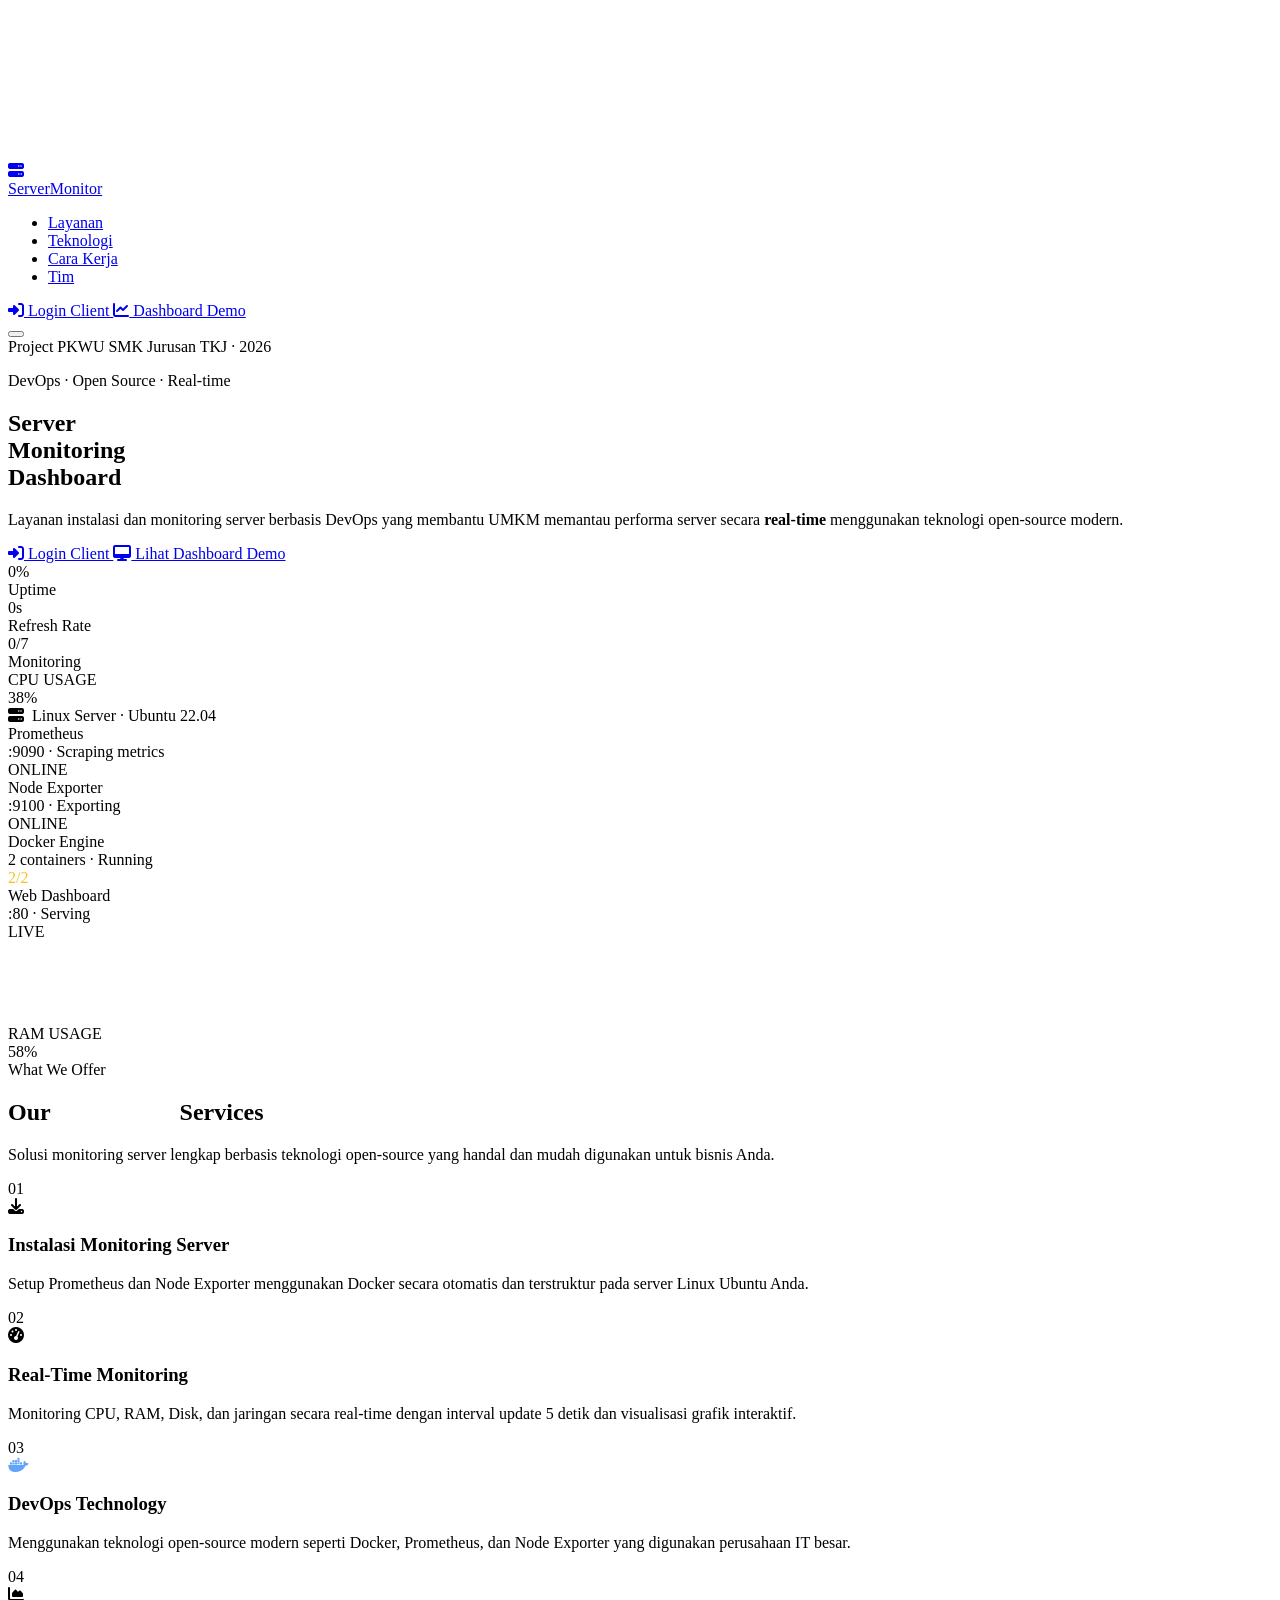
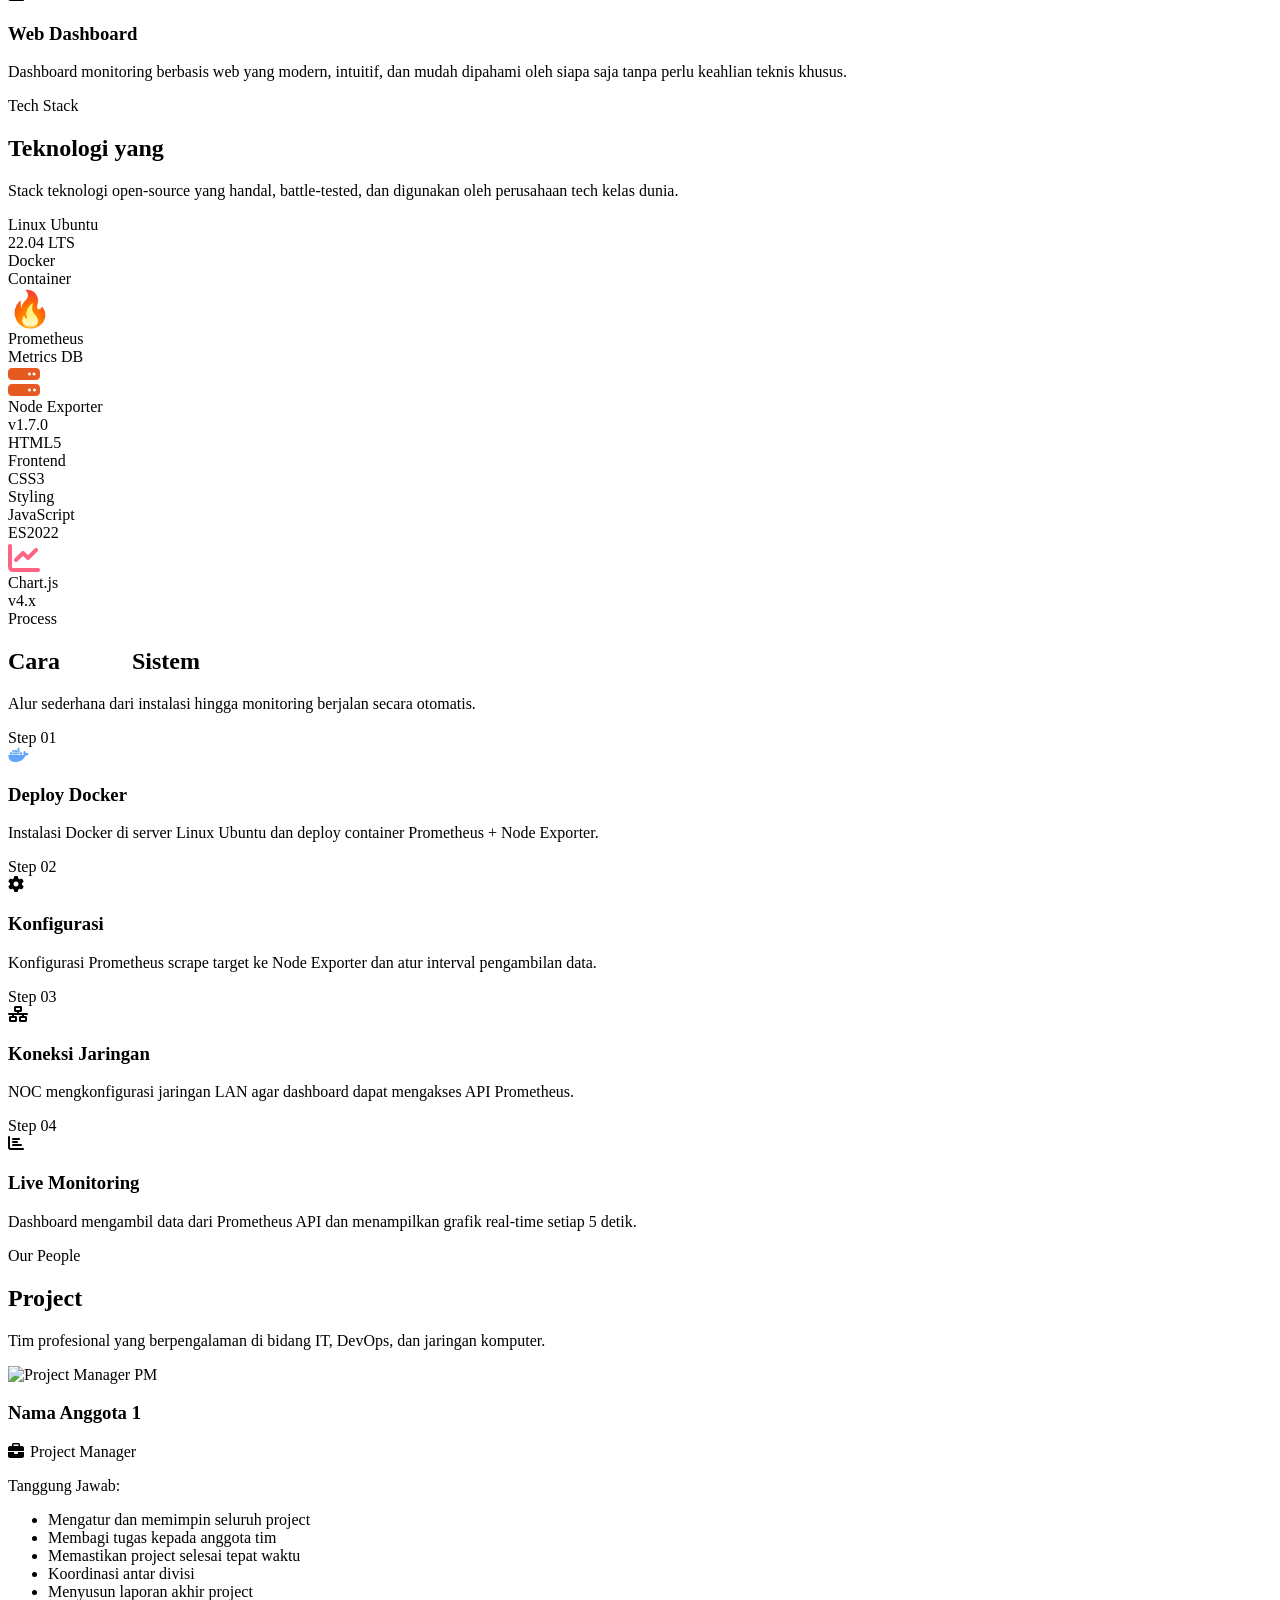
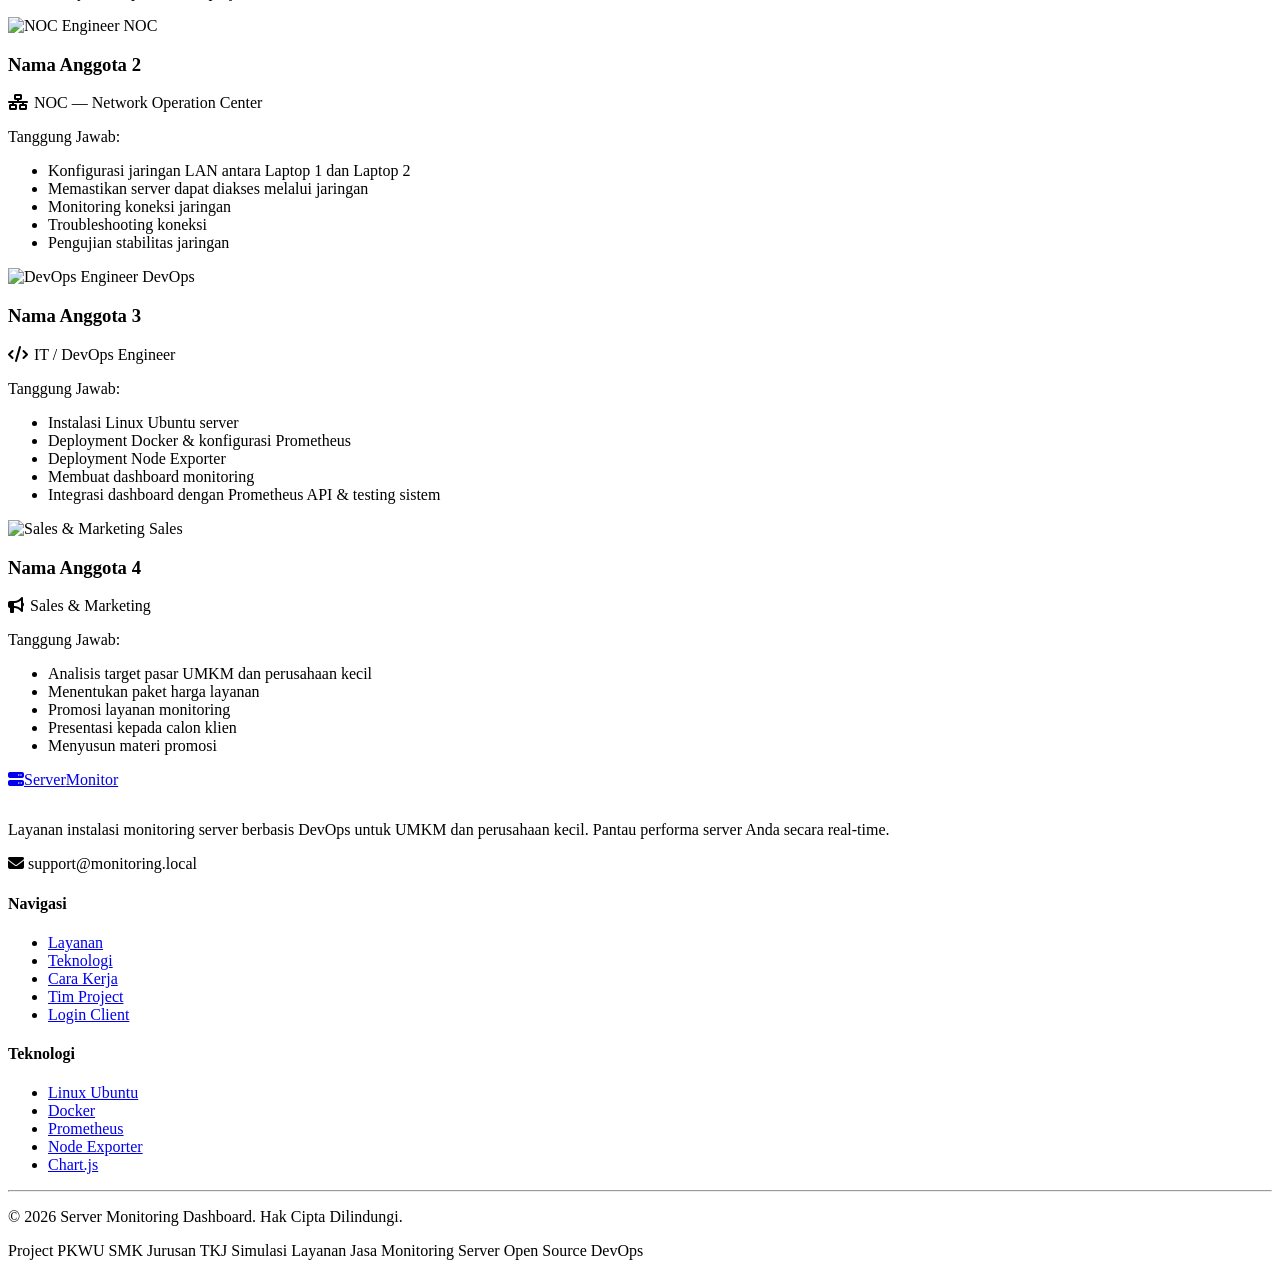
==== index.html @ e190af21 "Add files via upload" ====
<!DOCTYPE html>
<html lang="id">
<head>
  <meta charset="UTF-8" />
  <meta name="viewport" content="width=device-width, initial-scale=1.0" />
  <title>Server Monitoring Dashboard — PKWU SMK TKJ</title>
  <meta name="description" content="Layanan instalasi monitoring server berbasis DevOps untuk UMKM dan perusahaan kecil." />

  <!-- Fonts -->
  <link rel="preconnect" href="https://fonts.googleapis.com" />
  <link rel="preconnect" href="https://fonts.gstatic.com" crossorigin />
  <link href="https://fonts.googleapis.com/css2?family=Syne:wght@400;500;600;700;800&family=DM+Sans:wght@300;400;500;600&display=swap" rel="stylesheet" />

  <!-- FontAwesome -->
  <link rel="stylesheet" href="https://cdnjs.cloudflare.com/ajax/libs/font-awesome/6.5.0/css/all.min.css" />

  <!-- Devicon -->
  <link rel="stylesheet" href="https://cdn.jsdelivr.net/gh/devicons/devicon@v2.15.1/devicon.min.css" />

  <!-- Styles -->
  <link rel="stylesheet" href="project-server-monitoring/css/style.css" />
</head>
<body>

<!-- Canvas Background -->
<canvas id="bg-canvas"></canvas>
<div class="grid-overlay"></div>

<div class="page-wrapper">

  <!-- ══════════════ NAVBAR ══════════════ -->
  <nav class="navbar" id="navbar">
    <a href="index.html" class="nav-brand">
      <div class="nav-brand-icon"><i class="fas fa-server"></i></div>
      <span class="nav-brand-text">Server<span>Monitor</span></span>
    </a>

    <ul class="nav-menu" id="nav-menu">
      <li><a href="#services" class="nav-link">Layanan</a></li>
      <li><a href="#technology" class="nav-link">Teknologi</a></li>
      <li><a href="#how-it-works" class="nav-link">Cara Kerja</a></li>
      <li><a href="#team" class="nav-link">Tim</a></li>
    </ul>

    <div class="nav-actions">
      <a href="login.html" class="btn btn-ghost">
        <i class="fas fa-sign-in-alt"></i> Login Client
      </a>
      <a href="dashboard.html" class="btn btn-primary">
        <i class="fas fa-chart-line"></i> Dashboard Demo
      </a>
    </div>

    <button class="hamburger" id="hamburger" aria-label="Menu">
      <span></span><span></span><span></span>
    </button>
  </nav>

  <!-- ══════════════ HERO ══════════════ -->
  <section class="hero" id="home">
    <div class="hero-container">
      <div class="hero-content">
        <div class="hero-badge">
          <span class="hero-badge-dot"></span>
          Project PKWU SMK Jurusan TKJ · 2026
        </div>

        <p class="hero-tagline">DevOps · Open Source · Real-time</p>

        <h1 class="hero-title">
          Server<br />
          <span class="gradient-text">Monitoring</span><br />
          Dashboard
        </h1>

        <p class="hero-desc">
          Layanan instalasi dan monitoring server berbasis DevOps yang membantu UMKM memantau performa server secara <strong>real-time</strong> menggunakan teknologi open-source modern.
        </p>

        <div class="hero-actions">
          <a href="login.html" class="btn btn-primary btn-lg">
            <i class="fas fa-sign-in-alt"></i> Login Client
          </a>
          <a href="dashboard.html" class="btn btn-outline btn-lg">
            <i class="fas fa-desktop"></i> Lihat Dashboard Demo
          </a>
        </div>

        <div class="hero-stats">
          <div class="hero-stat">
            <div class="hero-stat-number" data-target="99" data-suffix="%">0%</div>
            <div class="hero-stat-label">Uptime</div>
          </div>
          <div class="hero-stat">
            <div class="hero-stat-number" data-target="5" data-suffix="s">0s</div>
            <div class="hero-stat-label">Refresh Rate</div>
          </div>
          <div class="hero-stat">
            <div class="hero-stat-number" data-target="24" data-suffix="/7">0/7</div>
            <div class="hero-stat-label">Monitoring</div>
          </div>
        </div>
      </div>

      <!-- Hero Visual: Server Illustration -->
      <div class="hero-visual">
        <div class="server-illustration">

          <!-- Floating card top-right -->
          <div class="floating-card floating-card-1">
            <div class="fc-label">CPU USAGE</div>
            <div class="fc-value">38<span style="font-size:1rem">%</span></div>
          </div>

          <!-- Server Rack Card -->
          <div class="server-rack">
            <div class="server-header">
              <span class="server-title"><i class="fas fa-server"></i> &nbsp;Linux Server · Ubuntu 22.04</span>
              <div class="server-dots">
                <span></span><span></span><span></span>
              </div>
            </div>

            <div class="server-unit">
              <div class="server-led"></div>
              <div class="server-info">
                <div class="server-name">Prometheus</div>
                <div class="server-status">:9090 · Scraping metrics</div>
              </div>
              <div class="server-metric">ONLINE</div>
            </div>

            <div class="server-unit">
              <div class="server-led"></div>
              <div class="server-info">
                <div class="server-name">Node Exporter</div>
                <div class="server-status">:9100 · Exporting</div>
              </div>
              <div class="server-metric">ONLINE</div>
            </div>

            <div class="server-unit">
              <div class="server-led warning"></div>
              <div class="server-info">
                <div class="server-name">Docker Engine</div>
                <div class="server-status">2 containers · Running</div>
              </div>
              <div class="server-metric" style="color:#fbbf24;">2/2</div>
            </div>

            <div class="server-unit">
              <div class="server-led"></div>
              <div class="server-info">
                <div class="server-name">Web Dashboard</div>
                <div class="server-status">:80 · Serving</div>
              </div>
              <div class="server-metric">LIVE</div>
            </div>

            <div class="mini-chart">
              <canvas id="hero-mini-chart" width="400" height="80"></canvas>
            </div>
          </div>

          <!-- Floating card bottom-left -->
          <div class="floating-card floating-card-2">
            <div class="fc-label">RAM USAGE</div>
            <div class="fc-value">58<span style="font-size:1rem">%</span></div>
          </div>

        </div>
      </div>
    </div>
  </section>

  <!-- ══════════════ SERVICES ══════════════ -->
  <section class="section services-section" id="services">
    <div class="section-container">
      <div class="section-header reveal">
        <span class="section-eyebrow">What We Offer</span>
        <h2 class="section-title">Our <span style="background:var(--gradient-accent);-webkit-background-clip:text;-webkit-text-fill-color:transparent;background-clip:text;">Monitoring</span> Services</h2>
        <p class="section-subtitle">Solusi monitoring server lengkap berbasis teknologi open-source yang handal dan mudah digunakan untuk bisnis Anda.</p>
      </div>

      <div class="services-grid">

        <div class="service-card reveal" data-delay="0">
          <span class="service-number">01</span>
          <div class="service-icon-wrap">
            <i class="fas fa-download" style="color:var(--accent-cyan)"></i>
          </div>
          <h3 class="service-title">Instalasi Monitoring Server</h3>
          <p class="service-desc">Setup Prometheus dan Node Exporter menggunakan Docker secara otomatis dan terstruktur pada server Linux Ubuntu Anda.</p>
        </div>

        <div class="service-card reveal" data-delay="80">
          <span class="service-number">02</span>
          <div class="service-icon-wrap">
            <i class="fas fa-tachometer-alt" style="color:var(--accent-green)"></i>
          </div>
          <h3 class="service-title">Real-Time Monitoring</h3>
          <p class="service-desc">Monitoring CPU, RAM, Disk, dan jaringan secara real-time dengan interval update 5 detik dan visualisasi grafik interaktif.</p>
        </div>

        <div class="service-card reveal" data-delay="160">
          <span class="service-number">03</span>
          <div class="service-icon-wrap">
            <i class="fab fa-docker" style="color:#60a5fa"></i>
          </div>
          <h3 class="service-title">DevOps Technology</h3>
          <p class="service-desc">Menggunakan teknologi open-source modern seperti Docker, Prometheus, dan Node Exporter yang digunakan perusahaan IT besar.</p>
        </div>

        <div class="service-card reveal" data-delay="240">
          <span class="service-number">04</span>
          <div class="service-icon-wrap">
            <i class="fas fa-chart-area" style="color:var(--accent-purple)"></i>
          </div>
          <h3 class="service-title">Web Dashboard</h3>
          <p class="service-desc">Dashboard monitoring berbasis web yang modern, intuitif, dan mudah dipahami oleh siapa saja tanpa perlu keahlian teknis khusus.</p>
        </div>

      </div>
    </div>
  </section>

  <!-- ══════════════ TECHNOLOGY ══════════════ -->
  <section class="section tech-section" id="technology">
    <div class="section-container">
      <div class="section-header reveal">
        <span class="section-eyebrow">Tech Stack</span>
        <h2 class="section-title">Teknologi yang <span style="background:var(--gradient-accent);-webkit-background-clip:text;-webkit-text-fill-color:transparent;background-clip:text;">Digunakan</span></h2>
        <p class="section-subtitle">Stack teknologi open-source yang handal, battle-tested, dan digunakan oleh perusahaan tech kelas dunia.</p>
      </div>

      <div class="tech-grid">

        <div class="tech-card reveal" data-delay="0">
          <span class="tech-icon devicon-linux-plain colored"></span>
          <div class="tech-name">Linux Ubuntu</div>
          <div class="tech-version">22.04 LTS</div>
        </div>

        <div class="tech-card reveal" data-delay="60">
          <span class="tech-icon devicon-docker-plain colored"></span>
          <div class="tech-name">Docker</div>
          <div class="tech-version">Container</div>
        </div>

        <div class="tech-card reveal" data-delay="120">
          <span class="tech-icon" style="font-size:2.2rem">🔥</span>
          <div class="tech-name">Prometheus</div>
          <div class="tech-version">Metrics DB</div>
        </div>

        <div class="tech-card reveal" data-delay="180">
          <span class="tech-icon"><i class="fas fa-server" style="color:#e65a1f;font-size:2rem"></i></span>
          <div class="tech-name">Node Exporter</div>
          <div class="tech-version">v1.7.0</div>
        </div>

        <div class="tech-card reveal" data-delay="240">
          <span class="tech-icon devicon-html5-plain colored"></span>
          <div class="tech-name">HTML5</div>
          <div class="tech-version">Frontend</div>
        </div>

        <div class="tech-card reveal" data-delay="300">
          <span class="tech-icon devicon-css3-plain colored"></span>
          <div class="tech-name">CSS3</div>
          <div class="tech-version">Styling</div>
        </div>

        <div class="tech-card reveal" data-delay="360">
          <span class="tech-icon devicon-javascript-plain colored"></span>
          <div class="tech-name">JavaScript</div>
          <div class="tech-version">ES2022</div>
        </div>

        <div class="tech-card reveal" data-delay="420">
          <span class="tech-icon"><i class="fas fa-chart-line" style="color:#ff6384;font-size:2rem"></i></span>
          <div class="tech-name">Chart.js</div>
          <div class="tech-version">v4.x</div>
        </div>

      </div>
    </div>
  </section>

  <!-- ══════════════ HOW IT WORKS ══════════════ -->
  <section class="section how-section" id="how-it-works">
    <div class="section-container">
      <div class="section-header reveal">
        <span class="section-eyebrow">Process</span>
        <h2 class="section-title">Cara <span style="background:var(--gradient-accent);-webkit-background-clip:text;-webkit-text-fill-color:transparent;background-clip:text;">Kerja</span> Sistem</h2>
        <p class="section-subtitle">Alur sederhana dari instalasi hingga monitoring berjalan secara otomatis.</p>
      </div>

      <div class="how-grid">

        <div class="how-card reveal" data-delay="0">
          <div class="how-step-num">Step 01</div>
          <div class="how-icon"><i class="fab fa-docker" style="color:#60a5fa"></i></div>
          <h3 class="how-title">Deploy Docker</h3>
          <p class="how-desc">Instalasi Docker di server Linux Ubuntu dan deploy container Prometheus + Node Exporter.</p>
        </div>

        <div class="how-card reveal" data-delay="100">
          <div class="how-step-num">Step 02</div>
          <div class="how-icon"><i class="fas fa-cog" style="color:var(--accent-cyan)"></i></div>
          <h3 class="how-title">Konfigurasi</h3>
          <p class="how-desc">Konfigurasi Prometheus scrape target ke Node Exporter dan atur interval pengambilan data.</p>
        </div>

        <div class="how-card reveal" data-delay="200">
          <div class="how-step-num">Step 03</div>
          <div class="how-icon"><i class="fas fa-network-wired" style="color:var(--accent-green)"></i></div>
          <h3 class="how-title">Koneksi Jaringan</h3>
          <p class="how-desc">NOC mengkonfigurasi jaringan LAN agar dashboard dapat mengakses API Prometheus.</p>
        </div>

        <div class="how-card reveal" data-delay="300">
          <div class="how-step-num">Step 04</div>
          <div class="how-icon"><i class="fas fa-chart-bar" style="color:var(--accent-purple)"></i></div>
          <h3 class="how-title">Live Monitoring</h3>
          <p class="how-desc">Dashboard mengambil data dari Prometheus API dan menampilkan grafik real-time setiap 5 detik.</p>
        </div>

      </div>
    </div>
  </section>

  <!-- ══════════════ TEAM ══════════════ -->
  <section class="section team-section" id="team">
    <div class="section-container">
      <div class="section-header reveal">
        <span class="section-eyebrow">Our People</span>
        <h2 class="section-title">Project <span style="background:var(--gradient-accent);-webkit-background-clip:text;-webkit-text-fill-color:transparent;background-clip:text;">Team Structure</span></h2>
        <p class="section-subtitle">Tim profesional yang berpengalaman di bidang IT, DevOps, dan jaringan komputer.</p>
      </div>

      <div class="team-grid">

        <!-- PM -->
        <div class="team-card reveal" data-delay="0">
          <div class="team-photo-wrap">
            <img src="https://via.placeholder.com/200/0a1428/00d4ff?text=PM" alt="Project Manager" class="team-photo" />
            <span class="team-role-badge badge-pm">PM</span>
          </div>
          <div class="team-info">
            <h3 class="team-name">Nama Anggota 1</h3>
            <p class="team-position"><i class="fas fa-briefcase" style="margin-right:6px"></i>Project Manager</p>
            <p class="team-tasks-title">Tanggung Jawab:</p>
            <ul class="team-tasks">
              <li>Mengatur dan memimpin seluruh project</li>
              <li>Membagi tugas kepada anggota tim</li>
              <li>Memastikan project selesai tepat waktu</li>
              <li>Koordinasi antar divisi</li>
              <li>Menyusun laporan akhir project</li>
            </ul>
          </div>
        </div>

        <!-- NOC -->
        <div class="team-card reveal" data-delay="80">
          <div class="team-photo-wrap">
            <img src="https://via.placeholder.com/200/0a1428/00d4ff?text=NOC" alt="NOC Engineer" class="team-photo" />
            <span class="team-role-badge badge-noc">NOC</span>
          </div>
          <div class="team-info">
            <h3 class="team-name">Nama Anggota 2</h3>
            <p class="team-position"><i class="fas fa-network-wired" style="margin-right:6px"></i>NOC — Network Operation Center</p>
            <p class="team-tasks-title">Tanggung Jawab:</p>
            <ul class="team-tasks">
              <li>Konfigurasi jaringan LAN antara Laptop 1 dan Laptop 2</li>
              <li>Memastikan server dapat diakses melalui jaringan</li>
              <li>Monitoring koneksi jaringan</li>
              <li>Troubleshooting koneksi</li>
              <li>Pengujian stabilitas jaringan</li>
            </ul>
          </div>
        </div>

        <!-- DevOps -->
        <div class="team-card reveal" data-delay="160">
          <div class="team-photo-wrap">
            <img src="https://via.placeholder.com/200/0a1428/00ff9d?text=DEV" alt="DevOps Engineer" class="team-photo" />
            <span class="team-role-badge badge-dev">DevOps</span>
          </div>
          <div class="team-info">
            <h3 class="team-name">Nama Anggota 3</h3>
            <p class="team-position"><i class="fas fa-code" style="margin-right:6px"></i>IT / DevOps Engineer</p>
            <p class="team-tasks-title">Tanggung Jawab:</p>
            <ul class="team-tasks">
              <li>Instalasi Linux Ubuntu server</li>
              <li>Deployment Docker & konfigurasi Prometheus</li>
              <li>Deployment Node Exporter</li>
              <li>Membuat dashboard monitoring</li>
              <li>Integrasi dashboard dengan Prometheus API & testing sistem</li>
            </ul>
          </div>
        </div>

        <!-- Sales -->
        <div class="team-card reveal" data-delay="240">
          <div class="team-photo-wrap">
            <img src="https://via.placeholder.com/200/0a1428/fbbf24?text=SALES" alt="Sales & Marketing" class="team-photo" />
            <span class="team-role-badge badge-sales">Sales</span>
          </div>
          <div class="team-info">
            <h3 class="team-name">Nama Anggota 4</h3>
            <p class="team-position"><i class="fas fa-bullhorn" style="margin-right:6px"></i>Sales &amp; Marketing</p>
            <p class="team-tasks-title">Tanggung Jawab:</p>
            <ul class="team-tasks">
              <li>Analisis target pasar UMKM dan perusahaan kecil</li>
              <li>Menentukan paket harga layanan</li>
              <li>Promosi layanan monitoring</li>
              <li>Presentasi kepada calon klien</li>
              <li>Menyusun materi promosi</li>
            </ul>
          </div>
        </div>

      </div>
    </div>
  </section>

  <!-- ══════════════ FOOTER ══════════════ -->
  <footer class="footer">
    <div class="footer-container">
      <div class="footer-grid">

        <div class="footer-col">
          <a href="index.html" class="nav-brand" style="display:inline-flex;margin-bottom:1rem">
            <div class="nav-brand-icon"><i class="fas fa-server"></i></div>
            <span class="nav-brand-text">Server<span>Monitor</span></span>
          </a>
          <p class="footer-brand-desc">Layanan instalasi monitoring server berbasis DevOps untuk UMKM dan perusahaan kecil. Pantau performa server Anda secara real-time.</p>
          <p class="footer-contact">
            <i class="fas fa-envelope" style="color:var(--accent-cyan)"></i>
            support@monitoring.local
          </p>
        </div>

        <div class="footer-col">
          <h4 class="footer-col-title">Navigasi</h4>
          <ul class="footer-links">
            <li><a href="#services">Layanan</a></li>
            <li><a href="#technology">Teknologi</a></li>
            <li><a href="#how-it-works">Cara Kerja</a></li>
            <li><a href="#team">Tim Project</a></li>
            <li><a href="login.html">Login Client</a></li>
          </ul>
        </div>

        <div class="footer-col">
          <h4 class="footer-col-title">Teknologi</h4>
          <ul class="footer-links">
            <li><a href="#">Linux Ubuntu</a></li>
            <li><a href="#">Docker</a></li>
            <li><a href="#">Prometheus</a></li>
            <li><a href="#">Node Exporter</a></li>
            <li><a href="#">Chart.js</a></li>
          </ul>
        </div>

      </div>

      <hr class="footer-divider" />

      <div class="footer-bottom">
        <p class="footer-copyright">
          &copy; 2026 Server Monitoring Dashboard. Hak Cipta Dilindungi.
        </p>
        <div class="footer-tags">
          <span class="footer-tag">Project PKWU SMK Jurusan TKJ</span>
          <span class="footer-tag">Simulasi Layanan Jasa Monitoring Server</span>
          <span class="footer-tag">Open Source DevOps</span>
        </div>
      </div>
    </div>
  </footer>

</div><!-- .page-wrapper -->

<!-- Scripts -->
<script src="project-server-monitoring/js/main.js"></script>

</body>
</html>
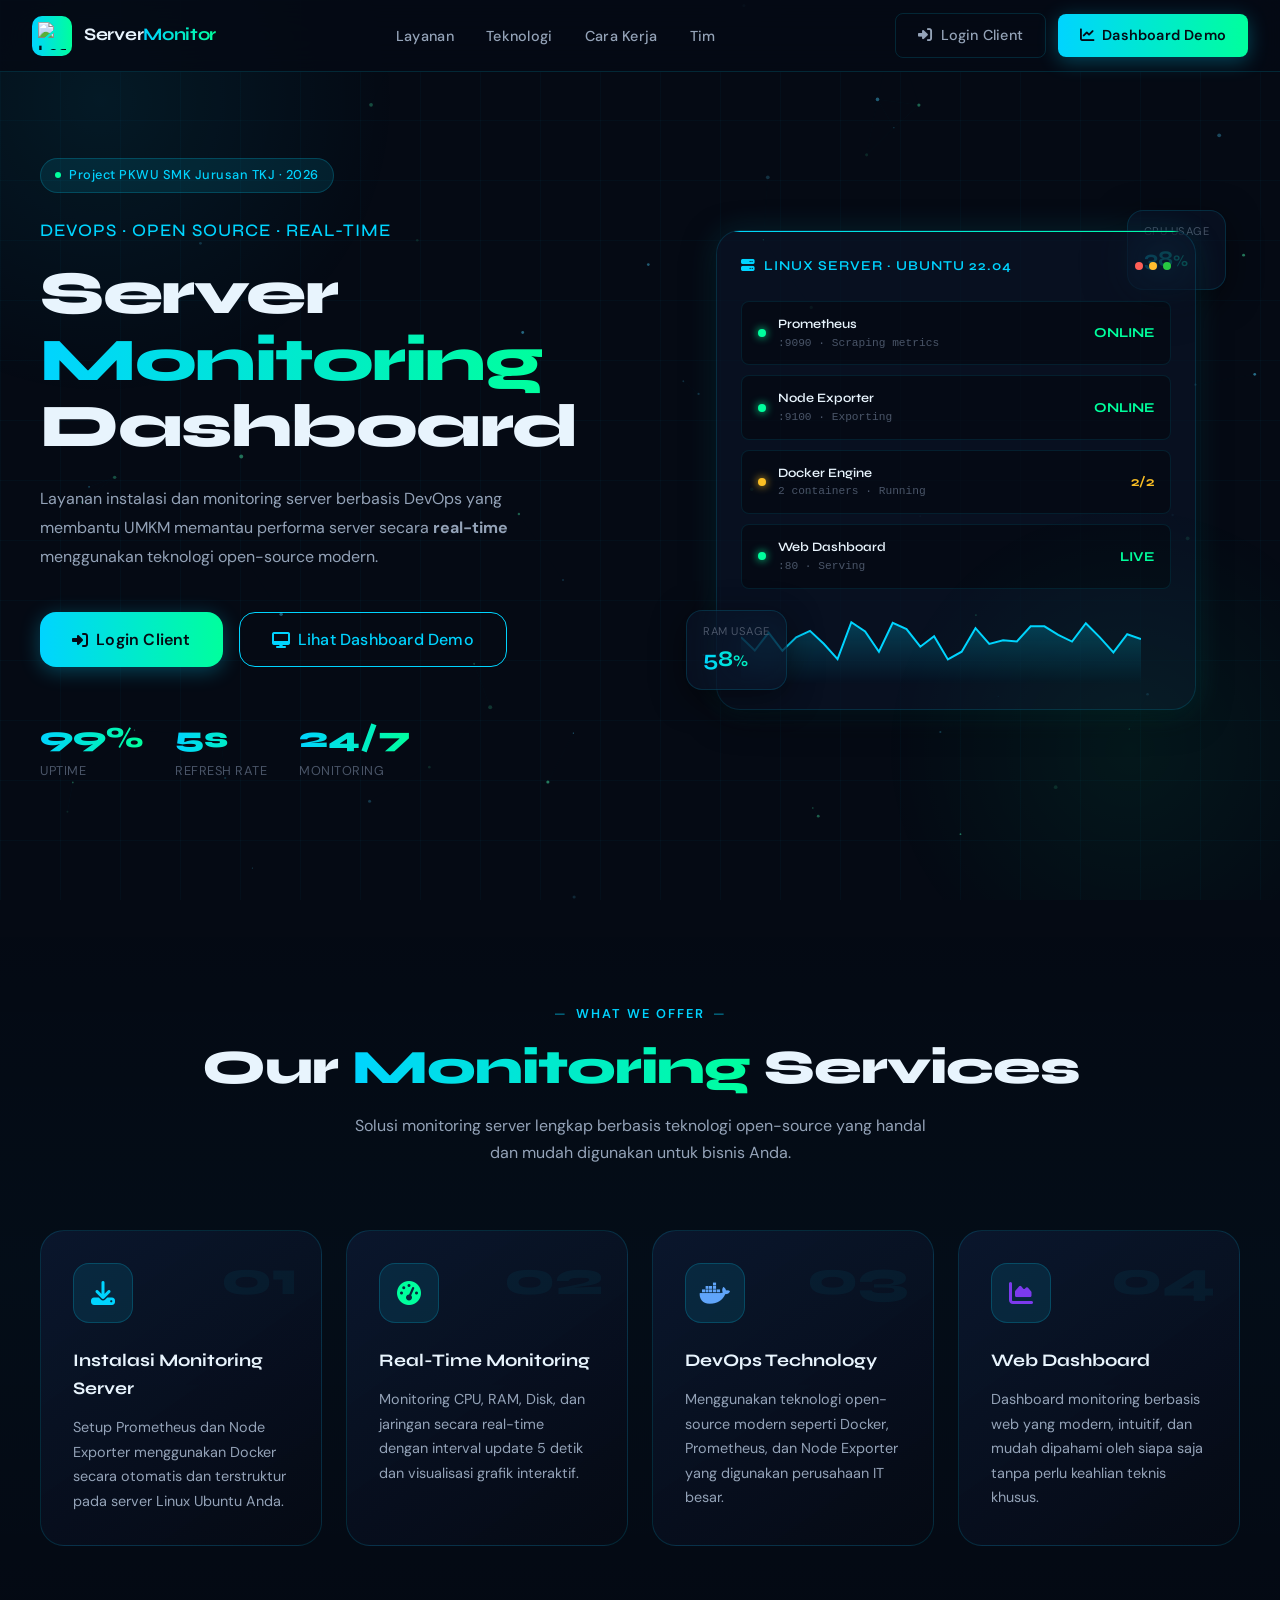
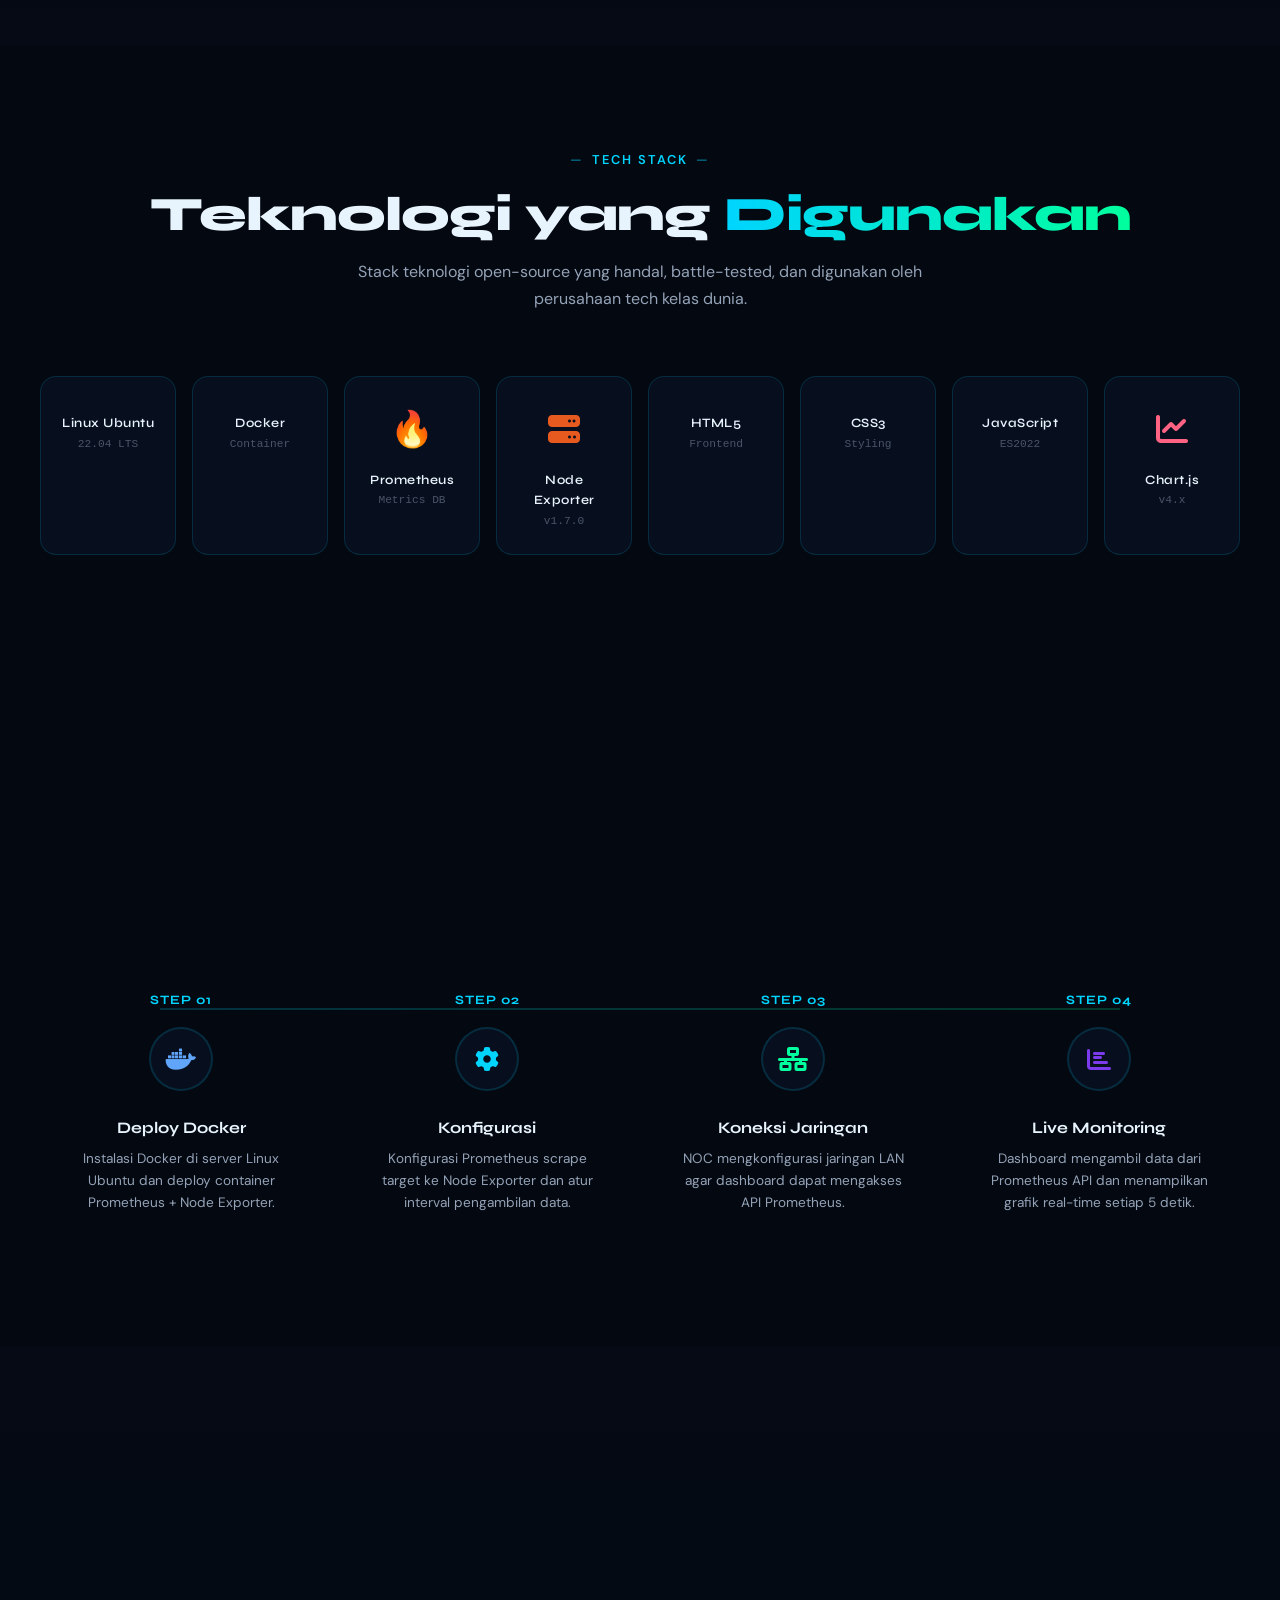
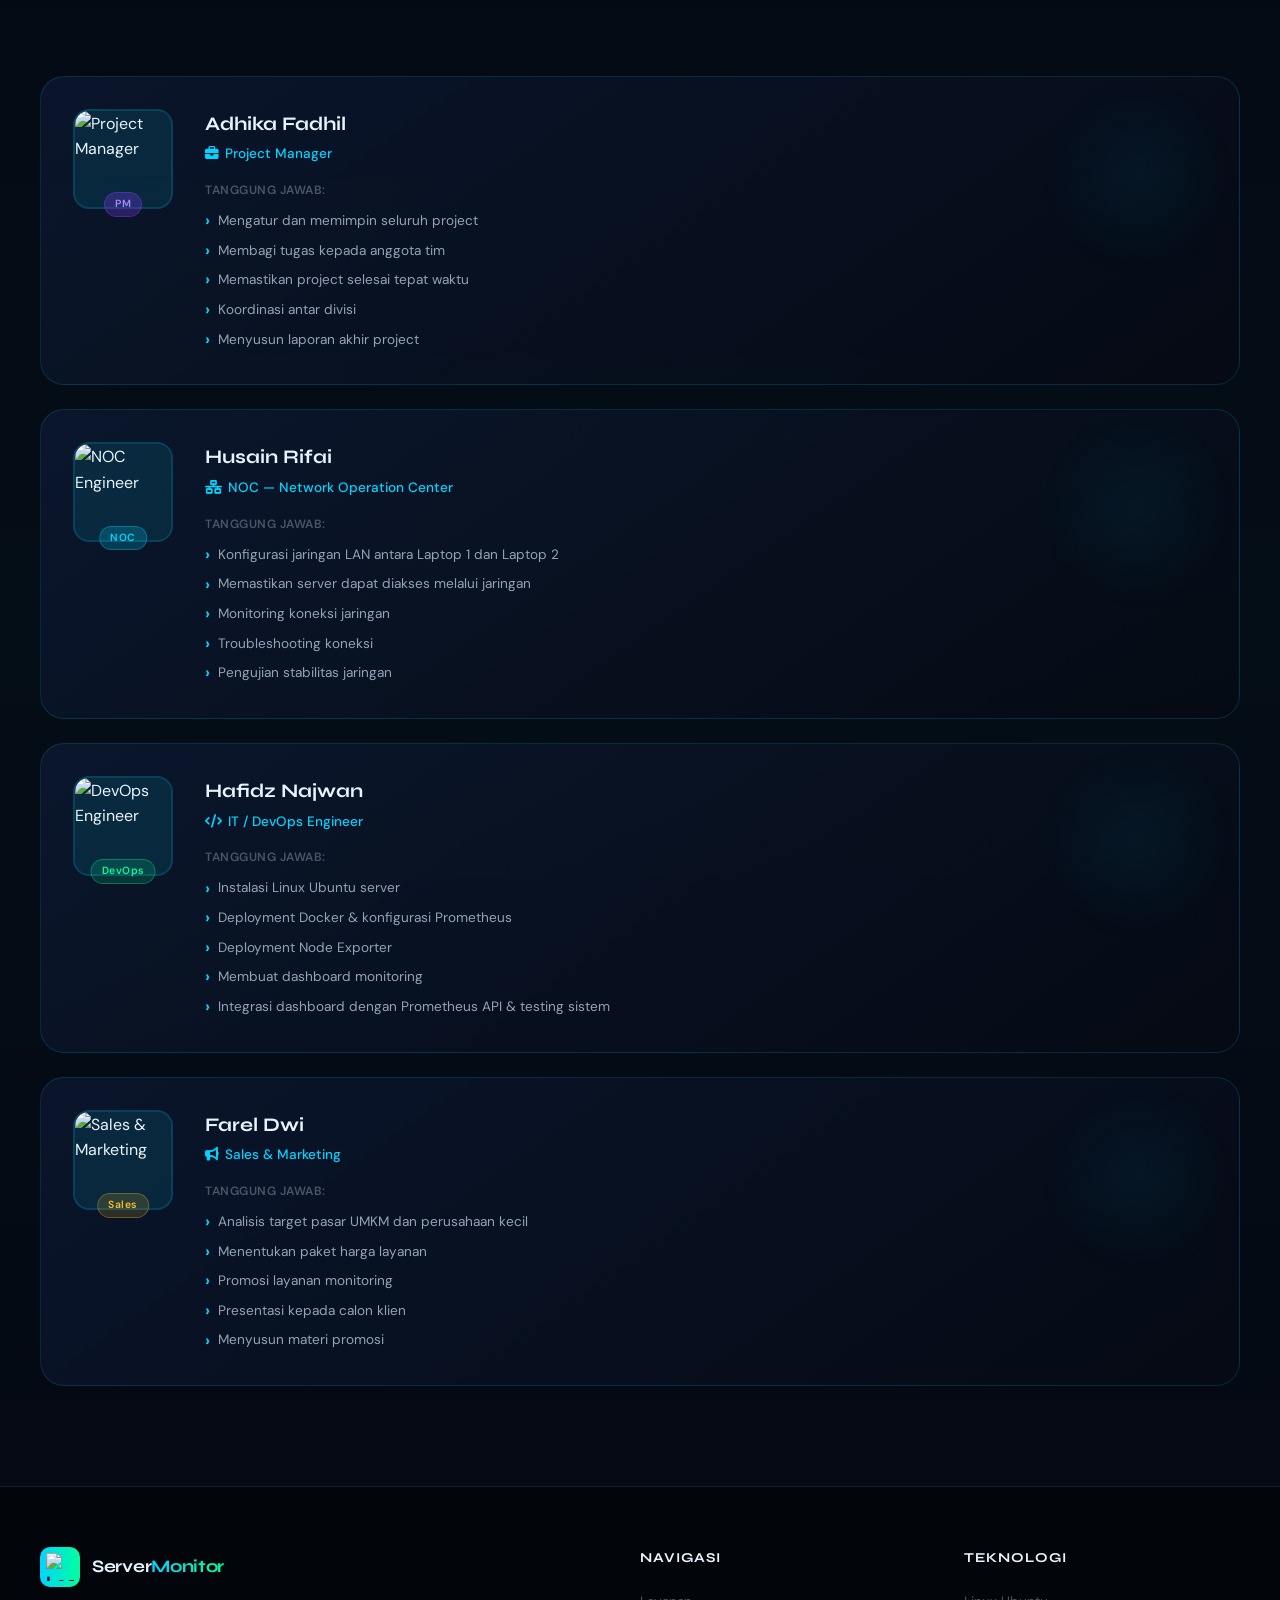
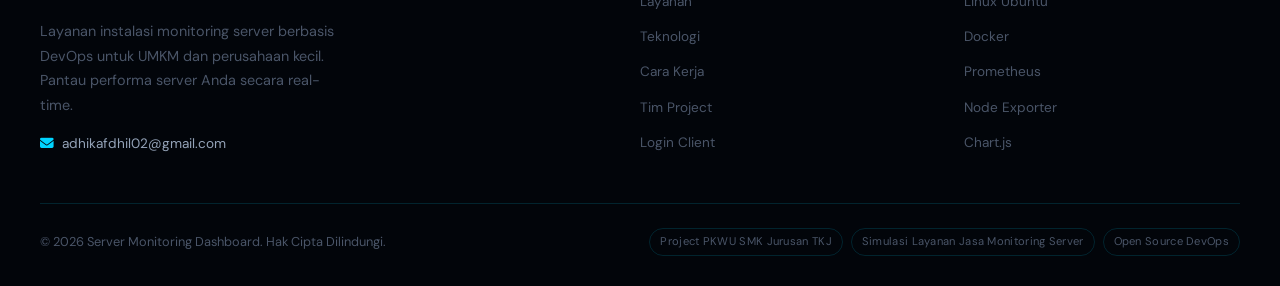
==== commit 98608431: "Update team member names and images in index.html" ====
--- a/index.html
+++ b/index.html
@@ -31,7 +31,7 @@
   <!-- ══════════════ NAVBAR ══════════════ -->
   <nav class="navbar" id="navbar">
     <a href="index.html" class="nav-brand">
-      <div class="nav-brand-icon"><i class="fas fa-server"></i></div>
+      <div class="nav-brand-icon"><img src="project-server-monitoring/css,js,img/logo.png"alt="Logo" style="width:28px;height:28px;"></div>
       <span class="nav-brand-text">Server<span>Monitor</span></span>
     </a>
 
@@ -344,11 +344,11 @@
         <!-- PM -->
         <div class="team-card reveal" data-delay="0">
           <div class="team-photo-wrap">
-            <img src="https://via.placeholder.com/200/0a1428/00d4ff?text=PM" alt="Project Manager" class="team-photo" />
+            <img src="project-server-monitoring/css,js,img/WhatsApp_Image_2026-03-11_at_09.41.23-removebg-preview.png" alt="Project Manager" class="team-photo" />
             <span class="team-role-badge badge-pm">PM</span>
           </div>
           <div class="team-info">
-            <h3 class="team-name">Nama Anggota 1</h3>
+            <h3 class="team-name">Adhika Fadhil</h3>
             <p class="team-position"><i class="fas fa-briefcase" style="margin-right:6px"></i>Project Manager</p>
             <p class="team-tasks-title">Tanggung Jawab:</p>
             <ul class="team-tasks">
@@ -364,11 +364,11 @@
         <!-- NOC -->
         <div class="team-card reveal" data-delay="80">
           <div class="team-photo-wrap">
-            <img src="https://via.placeholder.com/200/0a1428/00d4ff?text=NOC" alt="NOC Engineer" class="team-photo" />
+            <img src="project-server-monitoring/css,js,img/husen.png" alt="NOC Engineer" class="team-photo" />
             <span class="team-role-badge badge-noc">NOC</span>
           </div>
           <div class="team-info">
-            <h3 class="team-name">Nama Anggota 2</h3>
+            <h3 class="team-name">Husain Rifai</h3>
             <p class="team-position"><i class="fas fa-network-wired" style="margin-right:6px"></i>NOC — Network Operation Center</p>
             <p class="team-tasks-title">Tanggung Jawab:</p>
             <ul class="team-tasks">
@@ -384,11 +384,11 @@
         <!-- DevOps -->
         <div class="team-card reveal" data-delay="160">
           <div class="team-photo-wrap">
-            <img src="https://via.placeholder.com/200/0a1428/00ff9d?text=DEV" alt="DevOps Engineer" class="team-photo" />
+            <img src="project-server-monitoring/css,js,img/haped.png" alt="DevOps Engineer" class="team-photo" />
             <span class="team-role-badge badge-dev">DevOps</span>
           </div>
           <div class="team-info">
-            <h3 class="team-name">Nama Anggota 3</h3>
+            <h3 class="team-name">Hafidz Najwan</h3>
             <p class="team-position"><i class="fas fa-code" style="margin-right:6px"></i>IT / DevOps Engineer</p>
             <p class="team-tasks-title">Tanggung Jawab:</p>
             <ul class="team-tasks">
@@ -404,11 +404,11 @@
         <!-- Sales -->
         <div class="team-card reveal" data-delay="240">
           <div class="team-photo-wrap">
-            <img src="https://via.placeholder.com/200/0a1428/fbbf24?text=SALES" alt="Sales & Marketing" class="team-photo" />
+            <img src="project-server-monitoring/css,js,img/farel.png" alt="Sales & Marketing" class="team-photo" />
             <span class="team-role-badge badge-sales">Sales</span>
           </div>
           <div class="team-info">
-            <h3 class="team-name">Nama Anggota 4</h3>
+            <h3 class="team-name">Farel Dwi</h3>
             <p class="team-position"><i class="fas fa-bullhorn" style="margin-right:6px"></i>Sales &amp; Marketing</p>
             <p class="team-tasks-title">Tanggung Jawab:</p>
             <ul class="team-tasks">
@@ -432,13 +432,13 @@
 
         <div class="footer-col">
           <a href="index.html" class="nav-brand" style="display:inline-flex;margin-bottom:1rem">
-            <div class="nav-brand-icon"><i class="fas fa-server"></i></div>
+            <div class="nav-brand-icon"><img src="project-server-monitoring/css,js,img/logo.png"alt="Logo" style="width:28px;height:28px;"></div>
             <span class="nav-brand-text">Server<span>Monitor</span></span>
           </a>
           <p class="footer-brand-desc">Layanan instalasi monitoring server berbasis DevOps untuk UMKM dan perusahaan kecil. Pantau performa server Anda secara real-time.</p>
           <p class="footer-contact">
             <i class="fas fa-envelope" style="color:var(--accent-cyan)"></i>
-            support@monitoring.local
+            adhikafdhil02@gmail.com
           </p>
         </div>
 
--- a/project-server-monitoring/css/style.css
+++ b/project-server-monitoring/css/style.css
@@ -0,0 +1,1128 @@
+/* =========================================
+   SERVER MONITORING DASHBOARD - style.css
+   Dark Glassmorphism Tech Theme
+   Project PKWU SMK TKJ 2026
+   ========================================= */
+
+@import url('https://fonts.googleapis.com/css2?family=Syne:wght@400;500;600;700;800&family=DM+Sans:wght@300;400;500;600&display=swap');
+
+/* === CSS VARIABLES === */
+:root {
+  --bg-primary: #050a14;
+  --bg-secondary: #080f1e;
+  --bg-card: rgba(10, 20, 40, 0.6);
+  --bg-glass: rgba(15, 30, 60, 0.4);
+
+  --accent-cyan: #00d4ff;
+  --accent-green: #00ff9d;
+  --accent-purple: #7c3aed;
+  --accent-blue: #3b82f6;
+
+  --text-primary: #e8f4fd;
+  --text-secondary: #94a3b8;
+  --text-muted: #4a5568;
+
+  --border-glass: rgba(0, 212, 255, 0.15);
+  --border-hover: rgba(0, 212, 255, 0.4);
+
+  --shadow-glow: 0 0 30px rgba(0, 212, 255, 0.15);
+  --shadow-card: 0 8px 32px rgba(0, 0, 0, 0.5);
+
+  --gradient-hero: linear-gradient(135deg, #050a14 0%, #080f1e 50%, #0a0a24 100%);
+  --gradient-accent: linear-gradient(90deg, #00d4ff, #00ff9d);
+  --gradient-card: linear-gradient(145deg, rgba(15,30,60,0.6), rgba(5,10,20,0.8));
+
+  --font-display: 'Syne', sans-serif;
+  --font-body: 'DM Sans', sans-serif;
+
+  --radius-sm: 8px;
+  --radius-md: 16px;
+  --radius-lg: 24px;
+  --radius-xl: 32px;
+
+  --transition: all 0.3s cubic-bezier(0.4, 0, 0.2, 1);
+  --transition-slow: all 0.6s cubic-bezier(0.4, 0, 0.2, 1);
+}
+
+/* === RESET & BASE === */
+*, *::before, *::after {
+  margin: 0;
+  padding: 0;
+  box-sizing: border-box;
+}
+
+html {
+  scroll-behavior: smooth;
+  font-size: 16px;
+}
+
+body {
+  font-family: var(--font-body);
+  background: var(--bg-primary);
+  color: var(--text-primary);
+  overflow-x: hidden;
+  line-height: 1.6;
+}
+
+/* === SCROLLBAR === */
+::-webkit-scrollbar { width: 6px; }
+::-webkit-scrollbar-track { background: var(--bg-primary); }
+::-webkit-scrollbar-thumb { background: var(--accent-cyan); border-radius: 3px; }
+
+/* === CANVAS BACKGROUND === */
+#bg-canvas {
+  position: fixed;
+  top: 0; left: 0;
+  width: 100%; height: 100%;
+  z-index: 0;
+  pointer-events: none;
+}
+
+/* === GRID OVERLAY === */
+.grid-overlay {
+  position: fixed;
+  top: 0; left: 0;
+  width: 100%; height: 100%;
+  background-image:
+    linear-gradient(rgba(0,212,255,0.03) 1px, transparent 1px),
+    linear-gradient(90deg, rgba(0,212,255,0.03) 1px, transparent 1px);
+  background-size: 60px 60px;
+  z-index: 0;
+  pointer-events: none;
+}
+
+/* === WRAPPER === */
+.page-wrapper { position: relative; z-index: 1; }
+
+/* === NAVBAR === */
+.navbar {
+  position: fixed;
+  top: 0; left: 0; right: 0;
+  z-index: 1000;
+  padding: 0 2rem;
+  height: 72px;
+  display: flex;
+  align-items: center;
+  justify-content: space-between;
+  background: rgba(5, 10, 20, 0.85);
+  backdrop-filter: blur(20px);
+  -webkit-backdrop-filter: blur(20px);
+  border-bottom: 1px solid var(--border-glass);
+  transition: var(--transition);
+}
+
+.navbar.scrolled {
+  background: rgba(5, 10, 20, 0.98);
+  box-shadow: 0 4px 30px rgba(0,0,0,0.5);
+}
+
+.nav-brand {
+  display: flex;
+  align-items: center;
+  gap: 12px;
+  text-decoration: none;
+}
+
+.nav-brand-icon {
+  width: 40px; height: 40px;
+  background: var(--gradient-accent);
+  border-radius: 10px;
+  display: flex;
+  align-items: center;
+  justify-content: center;
+  font-size: 1.1rem;
+  color: #050a14;
+  font-weight: 700;
+}
+
+.nav-brand-text {
+  font-family: var(--font-display);
+  font-size: 1.1rem;
+  font-weight: 700;
+  color: var(--text-primary);
+  letter-spacing: -0.3px;
+}
+
+.nav-brand-text span {
+  background: var(--gradient-accent);
+  -webkit-background-clip: text;
+  -webkit-text-fill-color: transparent;
+  background-clip: text;
+}
+
+.nav-menu {
+  display: flex;
+  align-items: center;
+  list-style: none;
+  gap: 2rem;
+}
+
+.nav-link {
+  font-family: var(--font-body);
+  font-size: 0.9rem;
+  font-weight: 500;
+  color: var(--text-secondary);
+  text-decoration: none;
+  transition: var(--transition);
+  position: relative;
+  letter-spacing: 0.3px;
+}
+
+.nav-link::after {
+  content: '';
+  position: absolute;
+  bottom: -4px; left: 0;
+  width: 0; height: 2px;
+  background: var(--gradient-accent);
+  transition: var(--transition);
+  border-radius: 2px;
+}
+
+.nav-link:hover {
+  color: var(--accent-cyan);
+}
+
+.nav-link:hover::after { width: 100%; }
+
+.nav-actions {
+  display: flex;
+  align-items: center;
+  gap: 12px;
+}
+
+.btn {
+  display: inline-flex;
+  align-items: center;
+  gap: 8px;
+  padding: 10px 22px;
+  border-radius: var(--radius-sm);
+  font-family: var(--font-body);
+  font-size: 0.9rem;
+  font-weight: 500;
+  text-decoration: none;
+  cursor: pointer;
+  border: none;
+  transition: var(--transition);
+  white-space: nowrap;
+  letter-spacing: 0.2px;
+}
+
+.btn-ghost {
+  background: transparent;
+  color: var(--text-secondary);
+  border: 1px solid var(--border-glass);
+}
+
+.btn-ghost:hover {
+  color: var(--accent-cyan);
+  border-color: var(--accent-cyan);
+  background: rgba(0,212,255,0.05);
+}
+
+.btn-primary {
+  background: var(--gradient-accent);
+  color: #050a14;
+  font-weight: 600;
+  box-shadow: 0 4px 20px rgba(0,212,255,0.3);
+}
+
+.btn-primary:hover {
+  transform: translateY(-2px);
+  box-shadow: 0 8px 30px rgba(0,212,255,0.5);
+}
+
+.btn-outline {
+  background: transparent;
+  color: var(--accent-cyan);
+  border: 1px solid var(--accent-cyan);
+}
+
+.btn-outline:hover {
+  background: rgba(0,212,255,0.1);
+  transform: translateY(-2px);
+  box-shadow: 0 4px 20px rgba(0,212,255,0.2);
+}
+
+.btn-lg {
+  padding: 14px 32px;
+  font-size: 1rem;
+  border-radius: var(--radius-md);
+}
+
+.hamburger {
+  display: none;
+  flex-direction: column;
+  gap: 5px;
+  cursor: pointer;
+  padding: 4px;
+  background: none;
+  border: none;
+}
+
+.hamburger span {
+  display: block;
+  width: 24px; height: 2px;
+  background: var(--text-secondary);
+  border-radius: 2px;
+  transition: var(--transition);
+}
+
+/* === HERO SECTION === */
+.hero {
+  min-height: 100vh;
+  display: flex;
+  align-items: center;
+  padding: 100px 2rem 60px;
+  position: relative;
+  overflow: hidden;
+}
+
+.hero::before {
+  content: '';
+  position: absolute;
+  top: -200px; left: -200px;
+  width: 600px; height: 600px;
+  background: radial-gradient(circle, rgba(0,212,255,0.08) 0%, transparent 70%);
+  animation: pulse-glow 4s ease-in-out infinite;
+}
+
+.hero::after {
+  content: '';
+  position: absolute;
+  bottom: -100px; right: -100px;
+  width: 500px; height: 500px;
+  background: radial-gradient(circle, rgba(0,255,157,0.06) 0%, transparent 70%);
+  animation: pulse-glow 6s ease-in-out infinite reverse;
+}
+
+@keyframes pulse-glow {
+  0%, 100% { opacity: 0.5; transform: scale(1); }
+  50% { opacity: 1; transform: scale(1.1); }
+}
+
+.hero-container {
+  max-width: 1200px;
+  margin: 0 auto;
+  display: grid;
+  grid-template-columns: 1fr 1fr;
+  gap: 4rem;
+  align-items: center;
+  width: 100%;
+}
+
+.hero-badge {
+  display: inline-flex;
+  align-items: center;
+  gap: 8px;
+  padding: 6px 14px;
+  background: rgba(0,212,255,0.1);
+  border: 1px solid rgba(0,212,255,0.2);
+  border-radius: 100px;
+  font-size: 0.8rem;
+  color: var(--accent-cyan);
+  font-weight: 500;
+  letter-spacing: 0.5px;
+  margin-bottom: 1.5rem;
+  animation: fadeInDown 0.8s ease both;
+}
+
+.hero-badge-dot {
+  width: 6px; height: 6px;
+  background: var(--accent-green);
+  border-radius: 50%;
+  animation: blink 1.5s ease-in-out infinite;
+}
+
+@keyframes blink {
+  0%, 100% { opacity: 1; }
+  50% { opacity: 0.3; }
+}
+
+.hero-title {
+  font-family: var(--font-display);
+  font-size: clamp(2.4rem, 5vw, 3.8rem);
+  font-weight: 800;
+  line-height: 1.1;
+  letter-spacing: -1.5px;
+  margin-bottom: 1.5rem;
+  animation: fadeInUp 0.8s ease 0.1s both;
+}
+
+.hero-title .gradient-text {
+  background: var(--gradient-accent);
+  -webkit-background-clip: text;
+  -webkit-text-fill-color: transparent;
+  background-clip: text;
+}
+
+.hero-tagline {
+  font-size: 1.1rem;
+  font-weight: 500;
+  color: var(--accent-cyan);
+  letter-spacing: 1px;
+  text-transform: uppercase;
+  margin-bottom: 1rem;
+  font-family: var(--font-display);
+  animation: fadeInUp 0.8s ease 0.15s both;
+}
+
+.hero-desc {
+  font-size: 1rem;
+  color: var(--text-secondary);
+  line-height: 1.8;
+  max-width: 500px;
+  margin-bottom: 2.5rem;
+  animation: fadeInUp 0.8s ease 0.2s both;
+}
+
+.hero-actions {
+  display: flex;
+  gap: 16px;
+  flex-wrap: wrap;
+  animation: fadeInUp 0.8s ease 0.3s both;
+}
+
+.hero-stats {
+  display: flex;
+  gap: 2rem;
+  margin-top: 3rem;
+  animation: fadeInUp 0.8s ease 0.4s both;
+}
+
+.hero-stat {
+  text-align: left;
+}
+
+.hero-stat-number {
+  font-family: var(--font-display);
+  font-size: 1.8rem;
+  font-weight: 800;
+  background: var(--gradient-accent);
+  -webkit-background-clip: text;
+  -webkit-text-fill-color: transparent;
+  background-clip: text;
+}
+
+.hero-stat-label {
+  font-size: 0.8rem;
+  color: var(--text-muted);
+  text-transform: uppercase;
+  letter-spacing: 0.5px;
+}
+
+/* HERO VISUAL */
+.hero-visual {
+  position: relative;
+  display: flex;
+  align-items: center;
+  justify-content: center;
+  animation: fadeInRight 0.8s ease 0.2s both;
+}
+
+.server-illustration {
+  width: 100%;
+  max-width: 480px;
+  position: relative;
+}
+
+.server-rack {
+  background: var(--bg-card);
+  border: 1px solid var(--border-glass);
+  border-radius: var(--radius-lg);
+  padding: 1.5rem;
+  backdrop-filter: blur(20px);
+  box-shadow: var(--shadow-card), var(--shadow-glow);
+  position: relative;
+  overflow: hidden;
+}
+
+.server-rack::before {
+  content: '';
+  position: absolute;
+  top: 0; left: 0; right: 0;
+  height: 1px;
+  background: var(--gradient-accent);
+}
+
+.server-header {
+  display: flex;
+  align-items: center;
+  justify-content: space-between;
+  margin-bottom: 1.5rem;
+}
+
+.server-title {
+  font-family: var(--font-display);
+  font-size: 0.85rem;
+  font-weight: 600;
+  color: var(--accent-cyan);
+  letter-spacing: 1px;
+  text-transform: uppercase;
+}
+
+.server-dots {
+  display: flex;
+  gap: 6px;
+}
+
+.server-dots span {
+  width: 8px; height: 8px;
+  border-radius: 50%;
+}
+.server-dots span:nth-child(1) { background: #ff5f57; }
+.server-dots span:nth-child(2) { background: #ffbd2e; }
+.server-dots span:nth-child(3) { background: #28ca41; }
+
+.server-unit {
+  background: rgba(0,0,0,0.3);
+  border: 1px solid rgba(0,212,255,0.1);
+  border-radius: var(--radius-sm);
+  padding: 12px 16px;
+  margin-bottom: 10px;
+  display: flex;
+  align-items: center;
+  gap: 12px;
+  transition: var(--transition);
+}
+
+.server-unit:hover {
+  border-color: var(--accent-cyan);
+  background: rgba(0,212,255,0.05);
+}
+
+.server-led {
+  width: 8px; height: 8px;
+  border-radius: 50%;
+  background: var(--accent-green);
+  box-shadow: 0 0 8px var(--accent-green);
+  animation: blink 2s ease-in-out infinite;
+  flex-shrink: 0;
+}
+
+.server-led.warning { background: #fbbf24; box-shadow: 0 0 8px #fbbf24; }
+
+.server-info { flex: 1; }
+
+.server-name {
+  font-size: 0.8rem;
+  font-weight: 600;
+  color: var(--text-primary);
+  font-family: var(--font-display);
+}
+
+.server-status {
+  font-size: 0.7rem;
+  color: var(--text-muted);
+  font-family: 'Courier New', monospace;
+}
+
+.server-metric {
+  font-size: 0.85rem;
+  font-weight: 700;
+  color: var(--accent-green);
+  font-family: var(--font-display);
+}
+
+.mini-chart {
+  height: 80px;
+  margin-top: 1rem;
+  position: relative;
+  overflow: hidden;
+}
+
+.mini-chart-line {
+  position: absolute;
+  bottom: 0;
+  left: 0;
+  width: 100%;
+  height: 100%;
+}
+
+.floating-card {
+  position: absolute;
+  background: var(--bg-card);
+  border: 1px solid var(--border-glass);
+  border-radius: var(--radius-md);
+  padding: 12px 16px;
+  backdrop-filter: blur(20px);
+  box-shadow: var(--shadow-card);
+  animation: float 3s ease-in-out infinite;
+}
+
+.floating-card-1 {
+  top: -20px; right: -30px;
+  animation-delay: 0s;
+}
+
+.floating-card-2 {
+  bottom: 20px; left: -30px;
+  animation-delay: 1.5s;
+}
+
+@keyframes float {
+  0%, 100% { transform: translateY(0); }
+  50% { transform: translateY(-10px); }
+}
+
+.fc-label {
+  font-size: 0.7rem;
+  color: var(--text-muted);
+  text-transform: uppercase;
+  letter-spacing: 0.5px;
+}
+
+.fc-value {
+  font-family: var(--font-display);
+  font-size: 1.4rem;
+  font-weight: 700;
+  background: var(--gradient-accent);
+  -webkit-background-clip: text;
+  -webkit-text-fill-color: transparent;
+  background-clip: text;
+}
+
+/* === SECTION BASE === */
+.section {
+  padding: 100px 2rem;
+  position: relative;
+}
+
+.section-container {
+  max-width: 1200px;
+  margin: 0 auto;
+}
+
+.section-header {
+  text-align: center;
+  margin-bottom: 4rem;
+}
+
+.section-eyebrow {
+  display: inline-block;
+  font-size: 0.8rem;
+  font-weight: 600;
+  color: var(--accent-cyan);
+  text-transform: uppercase;
+  letter-spacing: 2px;
+  margin-bottom: 1rem;
+  position: relative;
+}
+
+.section-eyebrow::before,
+.section-eyebrow::after {
+  content: '—';
+  margin: 0 8px;
+  opacity: 0.5;
+}
+
+.section-title {
+  font-family: var(--font-display);
+  font-size: clamp(2rem, 4vw, 3rem);
+  font-weight: 800;
+  letter-spacing: -1px;
+  line-height: 1.15;
+  margin-bottom: 1rem;
+}
+
+.section-subtitle {
+  font-size: 1rem;
+  color: var(--text-secondary);
+  max-width: 600px;
+  margin: 0 auto;
+  line-height: 1.7;
+}
+
+/* === SERVICES SECTION === */
+.services-section {
+  background: linear-gradient(180deg, transparent 0%, rgba(0,212,255,0.02) 50%, transparent 100%);
+}
+
+.services-grid {
+  display: grid;
+  grid-template-columns: repeat(auto-fit, minmax(260px, 1fr));
+  gap: 1.5rem;
+}
+
+.service-card {
+  background: var(--gradient-card);
+  border: 1px solid var(--border-glass);
+  border-radius: var(--radius-lg);
+  padding: 2rem;
+  transition: var(--transition);
+  position: relative;
+  overflow: hidden;
+  cursor: default;
+}
+
+.service-card::before {
+  content: '';
+  position: absolute;
+  top: 0; left: 0; right: 0;
+  height: 2px;
+  background: var(--gradient-accent);
+  transform: scaleX(0);
+  transform-origin: left;
+  transition: var(--transition);
+}
+
+.service-card:hover {
+  border-color: var(--border-hover);
+  transform: translateY(-6px);
+  box-shadow: var(--shadow-card), var(--shadow-glow);
+}
+
+.service-card:hover::before {
+  transform: scaleX(1);
+}
+
+.service-icon-wrap {
+  width: 60px; height: 60px;
+  border-radius: var(--radius-md);
+  background: rgba(0,212,255,0.1);
+  border: 1px solid rgba(0,212,255,0.2);
+  display: flex;
+  align-items: center;
+  justify-content: center;
+  font-size: 1.5rem;
+  margin-bottom: 1.5rem;
+  transition: var(--transition);
+}
+
+.service-card:hover .service-icon-wrap {
+  background: rgba(0,212,255,0.2);
+  box-shadow: 0 0 20px rgba(0,212,255,0.2);
+}
+
+.service-title {
+  font-family: var(--font-display);
+  font-size: 1.1rem;
+  font-weight: 700;
+  color: var(--text-primary);
+  margin-bottom: 0.75rem;
+}
+
+.service-desc {
+  font-size: 0.9rem;
+  color: var(--text-secondary);
+  line-height: 1.7;
+}
+
+.service-number {
+  position: absolute;
+  top: 1.5rem; right: 1.5rem;
+  font-family: var(--font-display);
+  font-size: 3rem;
+  font-weight: 800;
+  color: rgba(0,212,255,0.05);
+  line-height: 1;
+}
+
+/* === TECH SECTION === */
+.tech-section {
+  background: rgba(0,0,0,0.2);
+}
+
+.tech-grid {
+  display: grid;
+  grid-template-columns: repeat(auto-fill, minmax(130px, 1fr));
+  gap: 1rem;
+}
+
+.tech-card {
+  background: var(--bg-card);
+  border: 1px solid var(--border-glass);
+  border-radius: var(--radius-md);
+  padding: 1.5rem 1rem;
+  text-align: center;
+  transition: var(--transition);
+  cursor: default;
+}
+
+.tech-card:hover {
+  border-color: var(--border-hover);
+  transform: translateY(-4px);
+  background: rgba(0,212,255,0.05);
+  box-shadow: 0 8px 25px rgba(0,212,255,0.1);
+}
+
+.tech-icon {
+  font-size: 2.2rem;
+  margin-bottom: 0.75rem;
+  display: block;
+}
+
+.tech-name {
+  font-family: var(--font-display);
+  font-size: 0.8rem;
+  font-weight: 600;
+  color: var(--text-primary);
+  letter-spacing: 0.5px;
+}
+
+.tech-version {
+  font-size: 0.7rem;
+  color: var(--text-muted);
+  margin-top: 2px;
+  font-family: 'Courier New', monospace;
+}
+
+/* === TEAM SECTION === */
+.team-section {
+  background: linear-gradient(180deg, transparent 0%, rgba(0,255,157,0.02) 50%, transparent 100%);
+}
+
+.team-grid {
+  display: grid;
+  grid-template-columns: 1fr;
+  gap: 1.5rem;
+}
+
+.team-card {
+  background: var(--gradient-card);
+  border: 1px solid var(--border-glass);
+  border-radius: var(--radius-lg);
+  padding: 2rem;
+  display: flex;
+  gap: 2rem;
+  align-items: flex-start;
+  transition: var(--transition);
+  position: relative;
+  overflow: hidden;
+}
+
+.team-card::after {
+  content: '';
+  position: absolute;
+  top: 0; right: 0;
+  width: 200px; height: 200px;
+  background: radial-gradient(circle, rgba(0,212,255,0.05) 0%, transparent 70%);
+  pointer-events: none;
+}
+
+.team-card:hover {
+  border-color: var(--border-hover);
+  transform: translateY(-4px);
+  box-shadow: var(--shadow-card);
+}
+
+.team-photo-wrap {
+  flex-shrink: 0;
+  position: relative;
+}
+
+.team-photo {
+  width: 100px; height: 100px;
+  border-radius: var(--radius-md);
+  border: 2px solid var(--border-glass);
+  object-fit: cover;
+  display: block;
+  background: rgba(0,212,255,0.1);
+}
+
+.team-role-badge {
+  position: absolute;
+  bottom: -8px; left: 50%;
+  transform: translateX(-50%);
+  padding: 3px 10px;
+  border-radius: 100px;
+  font-size: 0.65rem;
+  font-weight: 600;
+  white-space: nowrap;
+  letter-spacing: 0.5px;
+}
+
+.badge-pm { background: rgba(124,58,237,0.3); color: #a78bfa; border: 1px solid rgba(124,58,237,0.4); }
+.badge-noc { background: rgba(0,212,255,0.2); color: var(--accent-cyan); border: 1px solid rgba(0,212,255,0.3); }
+.badge-dev { background: rgba(0,255,157,0.15); color: var(--accent-green); border: 1px solid rgba(0,255,157,0.3); }
+.badge-sales { background: rgba(251,191,36,0.15); color: #fbbf24; border: 1px solid rgba(251,191,36,0.3); }
+
+.team-info { flex: 1; }
+
+.team-name {
+  font-family: var(--font-display);
+  font-size: 1.2rem;
+  font-weight: 700;
+  color: var(--text-primary);
+  margin-bottom: 4px;
+}
+
+.team-position {
+  font-size: 0.85rem;
+  color: var(--accent-cyan);
+  font-weight: 500;
+  margin-bottom: 1rem;
+}
+
+.team-tasks-title {
+  font-size: 0.75rem;
+  font-weight: 600;
+  color: var(--text-muted);
+  text-transform: uppercase;
+  letter-spacing: 0.5px;
+  margin-bottom: 0.5rem;
+}
+
+.team-tasks {
+  list-style: none;
+  display: flex;
+  flex-direction: column;
+  gap: 4px;
+}
+
+.team-tasks li {
+  font-size: 0.85rem;
+  color: var(--text-secondary);
+  display: flex;
+  align-items: center;
+  gap: 8px;
+}
+
+.team-tasks li::before {
+  content: '›';
+  color: var(--accent-cyan);
+  font-weight: 700;
+  font-size: 1rem;
+  flex-shrink: 0;
+}
+
+/* === HOW IT WORKS === */
+.how-section { background: rgba(0,0,0,0.2); }
+
+.how-grid {
+  display: grid;
+  grid-template-columns: repeat(auto-fit, minmax(200px, 1fr));
+  gap: 1.5rem;
+  position: relative;
+}
+
+.how-grid::before {
+  content: '';
+  position: absolute;
+  top: 50px; left: 10%;
+  width: 80%; height: 2px;
+  background: var(--gradient-accent);
+  opacity: 0.2;
+}
+
+.how-card {
+  text-align: center;
+  padding: 2rem 1.5rem;
+  position: relative;
+  z-index: 1;
+}
+
+.how-step-num {
+  font-family: var(--font-display);
+  font-size: 0.8rem;
+  font-weight: 700;
+  color: var(--accent-cyan);
+  text-transform: uppercase;
+  letter-spacing: 1px;
+  margin-bottom: 1rem;
+}
+
+.how-icon {
+  width: 64px; height: 64px;
+  border-radius: 50%;
+  background: var(--bg-card);
+  border: 2px solid var(--border-glass);
+  display: flex;
+  align-items: center;
+  justify-content: center;
+  font-size: 1.5rem;
+  margin: 0 auto 1.5rem;
+  transition: var(--transition);
+}
+
+.how-card:hover .how-icon {
+  border-color: var(--accent-cyan);
+  background: rgba(0,212,255,0.1);
+  box-shadow: 0 0 20px rgba(0,212,255,0.2);
+}
+
+.how-title {
+  font-family: var(--font-display);
+  font-size: 1rem;
+  font-weight: 700;
+  margin-bottom: 0.5rem;
+}
+
+.how-desc {
+  font-size: 0.85rem;
+  color: var(--text-secondary);
+  line-height: 1.6;
+}
+
+/* === FOOTER === */
+.footer {
+  background: rgba(0,0,0,0.5);
+  border-top: 1px solid var(--border-glass);
+  padding: 60px 2rem 30px;
+}
+
+.footer-container {
+  max-width: 1200px;
+  margin: 0 auto;
+}
+
+.footer-grid {
+  display: grid;
+  grid-template-columns: 2fr 1fr 1fr;
+  gap: 3rem;
+  margin-bottom: 3rem;
+}
+
+.footer-brand-desc {
+  font-size: 0.9rem;
+  color: var(--text-muted);
+  line-height: 1.7;
+  margin: 1rem 0;
+  max-width: 300px;
+}
+
+.footer-contact {
+  font-size: 0.85rem;
+  color: var(--text-secondary);
+  display: flex;
+  align-items: center;
+  gap: 8px;
+}
+
+.footer-col-title {
+  font-family: var(--font-display);
+  font-size: 0.85rem;
+  font-weight: 700;
+  color: var(--text-primary);
+  text-transform: uppercase;
+  letter-spacing: 1px;
+  margin-bottom: 1.2rem;
+}
+
+.footer-links {
+  list-style: none;
+  display: flex;
+  flex-direction: column;
+  gap: 0.6rem;
+}
+
+.footer-links a {
+  font-size: 0.85rem;
+  color: var(--text-muted);
+  text-decoration: none;
+  transition: var(--transition);
+}
+
+.footer-links a:hover {
+  color: var(--accent-cyan);
+  padding-left: 4px;
+}
+
+.footer-divider {
+  border: none;
+  border-top: 1px solid var(--border-glass);
+  margin-bottom: 1.5rem;
+}
+
+.footer-bottom {
+  display: flex;
+  align-items: center;
+  justify-content: space-between;
+  gap: 1rem;
+  flex-wrap: wrap;
+}
+
+.footer-copyright {
+  font-size: 0.8rem;
+  color: var(--text-muted);
+}
+
+.footer-tags {
+  display: flex;
+  gap: 8px;
+  flex-wrap: wrap;
+}
+
+.footer-tag {
+  padding: 4px 10px;
+  border: 1px solid var(--border-glass);
+  border-radius: 100px;
+  font-size: 0.7rem;
+  color: var(--text-muted);
+  letter-spacing: 0.3px;
+}
+
+/* === ANIMATIONS === */
+@keyframes fadeInUp {
+  from { opacity: 0; transform: translateY(30px); }
+  to { opacity: 1; transform: translateY(0); }
+}
+
+@keyframes fadeInDown {
+  from { opacity: 0; transform: translateY(-20px); }
+  to { opacity: 1; transform: translateY(0); }
+}
+
+@keyframes fadeInRight {
+  from { opacity: 0; transform: translateX(30px); }
+  to { opacity: 1; transform: translateX(0); }
+}
+
+.reveal {
+  opacity: 0;
+  transform: translateY(30px);
+  transition: opacity 0.7s ease, transform 0.7s ease;
+}
+
+.reveal.revealed {
+  opacity: 1;
+  transform: translateY(0);
+}
+
+/* === MOBILE NAV === */
+@media (max-width: 768px) {
+  .nav-menu {
+    position: fixed;
+    top: 72px; left: 0; right: 0;
+    background: rgba(5,10,20,0.98);
+    padding: 1.5rem 2rem;
+    flex-direction: column;
+    align-items: flex-start;
+    gap: 1.2rem;
+    border-bottom: 1px solid var(--border-glass);
+    transform: translateY(-100%);
+    opacity: 0;
+    pointer-events: none;
+    transition: var(--transition);
+    backdrop-filter: blur(20px);
+  }
+
+  .nav-menu.open {
+    transform: translateY(0);
+    opacity: 1;
+    pointer-events: all;
+  }
+
+  .hamburger { display: flex; }
+  .nav-actions .btn-ghost { display: none; }
+
+  .hero-container { grid-template-columns: 1fr; gap: 2rem; }
+  .hero-visual { order: -1; }
+  .server-illustration { max-width: 340px; margin: 0 auto; }
+  .floating-card { display: none; }
+
+  .hero-stats { gap: 1.5rem; }
+
+  .team-card { flex-direction: column; }
+  .team-photo-wrap { align-self: center; }
+
+  .footer-grid { grid-template-columns: 1fr; gap: 2rem; }
+  .footer-bottom { flex-direction: column; text-align: center; }
+
+  .how-grid::before { display: none; }
+}
+
+@media (max-width: 480px) {
+  .hero-actions { flex-direction: column; }
+  .btn-lg { width: 100%; justify-content: center; }
+  .hero-stats { flex-direction: column; gap: 1rem; }
+}
